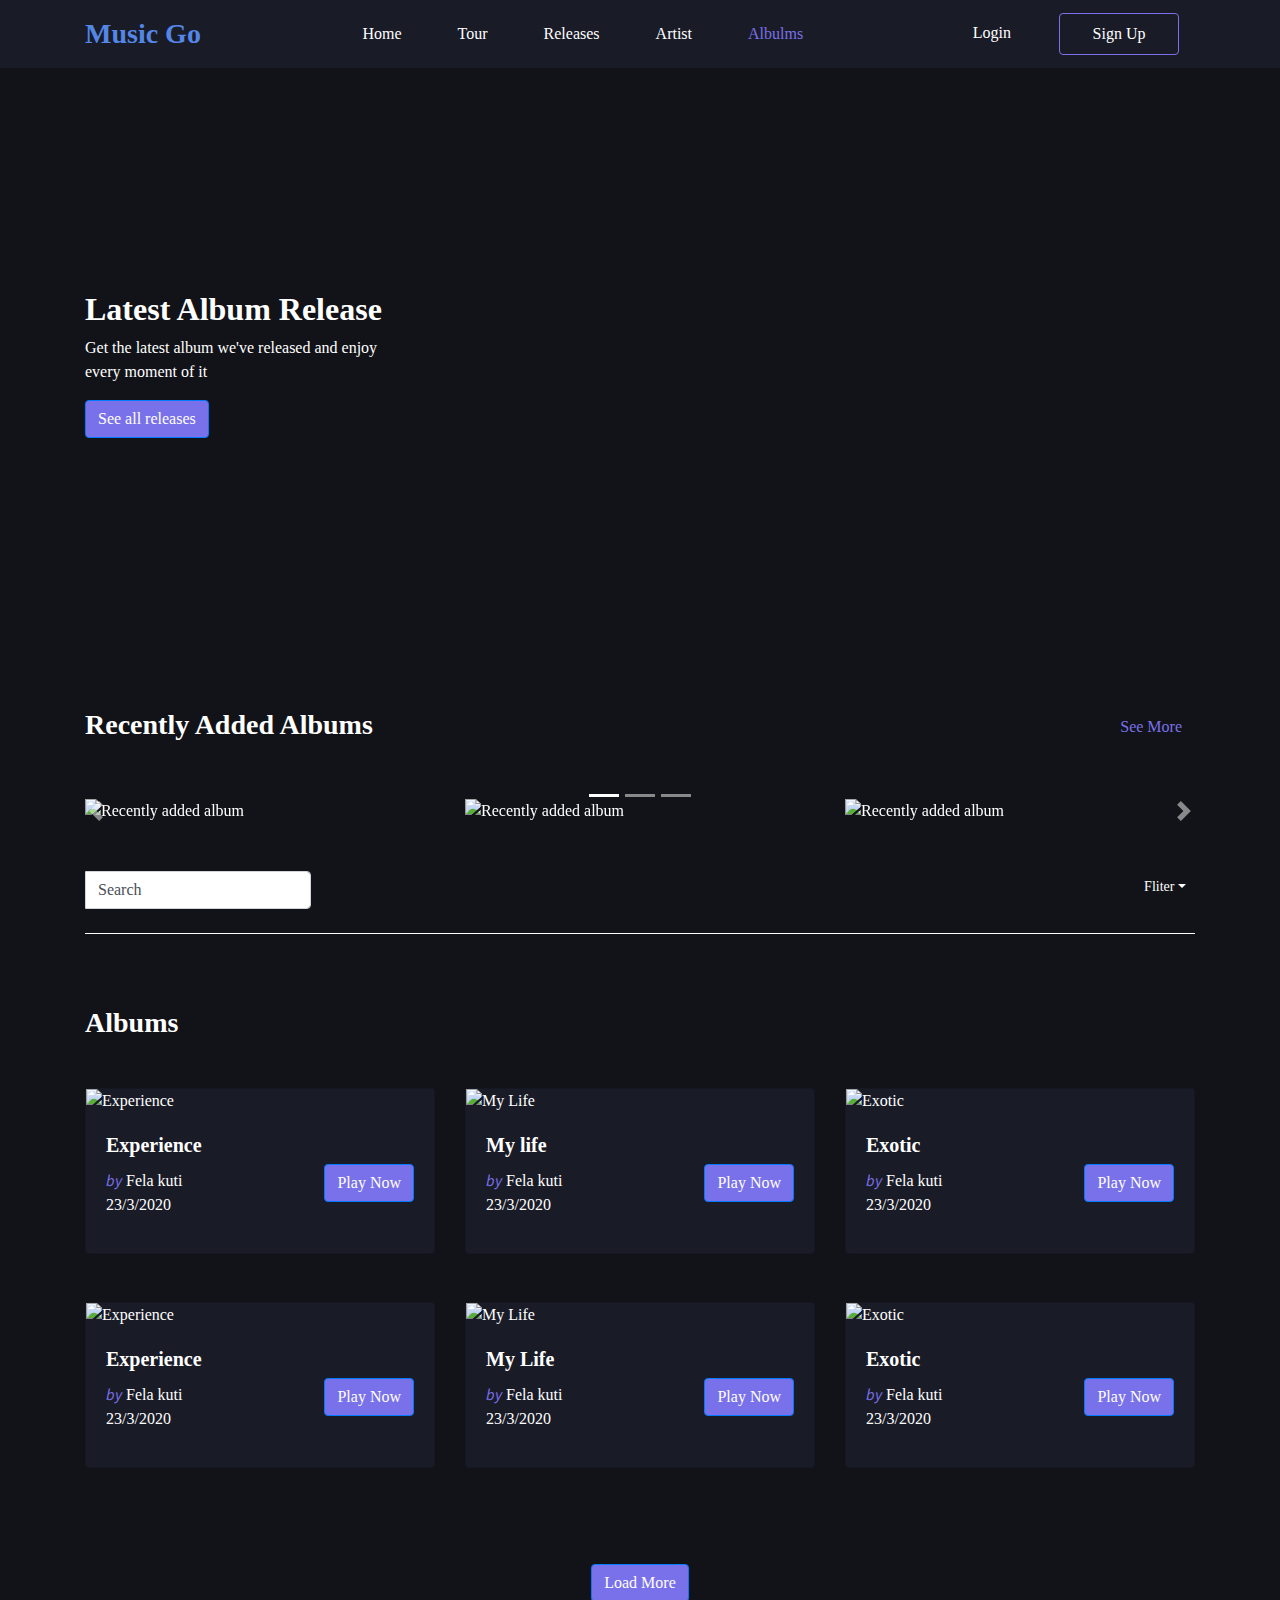
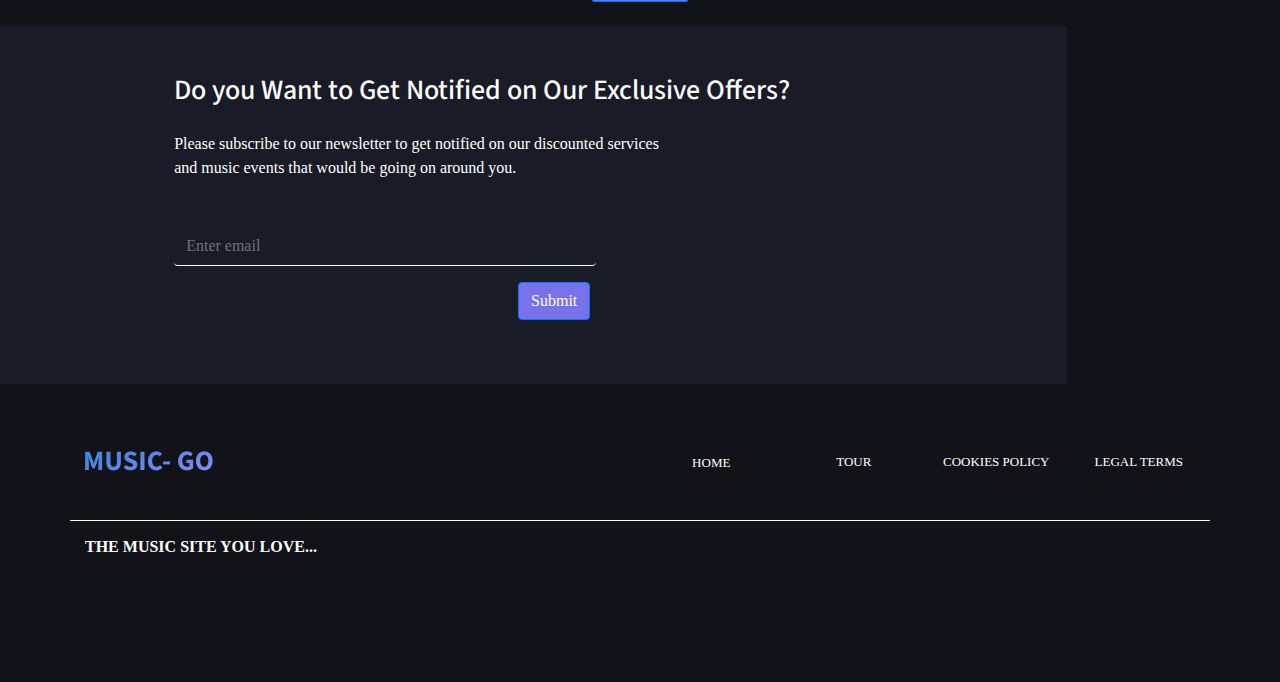
==== pages/albums-page/albums.html @ f38e5030 "adding changes" ====
<!DOCTYPE html>
<html lang="en">

<head>

    <meta charset="UTF-8">

    <meta name="viewport" content="width=device-width, initial-scale=1.0">

    <meta name="description" content="Get the latest album releases from all genre of your choice">

    <meta name="search" name="New album releases, latest album, top released album, high, ranking album releases">

    <!-- Fav Icon -->
    <link rel="icon" href="img/favicon.png" type="image/gif" sizes="40x40">

    <!-- Google Fonts -->
    <link
        href="https://fonts.googleapis.com/css2?family=Playfair+Display:wght@400;500;600;700&family=Source+Sans+Pro:wght@200;300;400&display=swap"
        rel="stylesheet">

    <!-- Bootstrap Style Sheets -->
    <link rel="stylesheet" href="https://stackpath.bootstrapcdn.com/bootstrap/4.4.1/css/bootstrap.min.css"
        integrity="sha384-Vkoo8x4CGsO3+Hhxv8T/Q5PaXtkKtu6ug5TOeNV6gBiFeWPGFN9MuhOf23Q9Ifjh" crossorigin="anonymous">


    <!-- Bootstrap Style Sheets -->
    <link href="assets/css/bootstrap.min.css" rel="stylesheet">

    <!-- Font Awesome -->
    <script src="https://kit.fontawesome.com/fc9346f24c.js" crossorigin="anonymous"></script>

      <!-- animate -->
  <link rel="stylesheet" href="https://cdnjs.cloudflare.com/ajax/libs/animate.css/4.0.0/animate.min.css" />

    <!--- Custom CSS -->
    <link rel="stylesheet" href="../../asserts/css/landingpage.css">
    <link href="albums.css" rel="stylesheet">

    <title>Music-Go | Albums</title>

</head>

<body>

    <!--- Header for the Music album start here -->
    <header id="albumHeader">

        <!--- Navigation for the Music album start here -->
        <nav class="navbar navbar-expand-lg navbar-dark">
            <div class="container">
              <a class="navbar-brand animate__animated animate__bounceInDown" href="#">Music Go</a>
              <button class="navbar-toggler" type="button" data-toggle="collapse" data-target="#navbarSupportedContent"
                aria-controls="navbarSupportedContent" aria-expanded="false" aria-label="Toggle navigation">
                <span class="navbar-toggler-icon"></span>
              </button>
      
              <div class="collapse navbar-collapse" id="navbarSupportedContent">
                <ul class="navbar-nav ml-auto">
                  <li class="nav-item ">
                    <a class="nav-link" href="../../index.html">Home <span class="sr-only">(current)</span></a>
                  </li>
                  <li class="nav-item">
                    <a class="nav-link" href="/pages/tour-page/tour.html">Tour</a>
                  </li>
      
                  <li class="nav-item">
                    <a class="nav-link" href="/pages/releases-page/releases.html">Releases</a>
                  </li>
      
                  <li class="nav-item">
                    <a class="nav-link" href="/pages/artist-page/artist.html">Artist</a>
                  </li>
      
                  <li class="nav-item active">
                    <a class="nav-link" href="/pages/albums-page/albums.html">Albulms</a>
                  </li>
      
                </ul>
      
                <ul class="navbar-nav ml-auto">
                  <li class="nav-item">
                    <a class="nav-link " href="/pages/Login/login.html">Login</span></a>
                  </li>
                  <li class="nav-item">
                    <a class="nav-link btn btn-outline-secondary" href="/pages/Sign_up/sign_up.html">Sign Up</a>
                  </li>
                </ul>
              </div>
            </div>
          </nav>
        <!--- End of Navigation -->

        <!--- Start of Album caption -->
        <div class="album-title">
            <div class="container">
                <div class="album-caption">
                    <h2 class="text-white font-weight-bolder">Latest Album Release</h2>
                    <p class="text-white">Get the latest album we've released and enjoy<br />every moment of it</p>
                    <a href="#" class="btn btn-primary">See all releases</a>
                </div>
            </div>
        </div>
    </header>
    <!--- End of Header -->

    <!--- Start of Recent album Section -->
    <section id="recentAlbum" class="mb-5">
        <div class="container">
            <div class="row mt-5 mb-5">
                <div class="col d-flex justify-content-between">
                    <h3 class=" text-white font-weight-bolder">Recently Added Albums</h3>
                    <a href="#" class="btn" role="button">See More</a>
                </div>
            </div>
        </div>

        <!--- Start of slider for recently release albums -->
        <div class="carousel slide" id="CarouselMenu1" data-ride="carousel">
            <!---Carousel indicator-->
            <ul class="carousel-indicators">
                <li class="active" data-target="#CarouselMenu1" data-slide-to="0"></li>
                <li data-target="#CarouselMenu1" data-slide-to="1"></li>
                <li data-target="#CarouselMenu1" data-slide-to="2"></li>
            </ul>
            <!---Carousel items-->
            <div class="container carousel-inner" role="listbox">
                <div class="carousel-item active slide">
                    <div class="row">
                        <div class="col-md-4">
                            <img class="img-fluid" src="../../assets/img/Rectangle 39.png" alt="Recently added album">
                        </div>
                        <div class="col-md-4">
                            <img class="img-fluid" src="../../assets/img/Rectangle 40.png" alt="Recently added album">
                        </div>
                        <div class="col-md-4">
                            <img class="img-fluid" src="../../assets/img/Rectangle 41.png" alt="Recently added album">
                        </div>
                    </div>
                </div>
                <div class="carousel-item">
                    <div class="row">
                        <div class="col-md-4">
                            <img class="img-fluid" src="../../assets/img/Rectangle 39.png" alt="Recently added album">
                        </div>
                        <div class="col-md-4">
                            <img class="img-fluid" src="../../assets/img/Rectangle 40.png" alt="Recently added album">
                        </div>
                        <div class="col-md-4">
                            <img class="img-fluid" src="../../assets/img/Rectangle 41.png" alt="Recently added album">
                        </div>
                    </div>
                </div>
                <div class="carousel-item">
                    <div class="row">
                        <div class="col-md-4">
                            <img class="img-fluid" src="../../assets/img/Rectangle 39.png" alt="Recently added album">
                        </div>
                        <div class="col-md-4">
                            <img class="img-fluid" src="../../assets/img/Rectangle 40.png" alt="Recently added album">
                        </div>
                        <div class="col-md-4">
                            <img class="img-fluid" src="../../assets/img/Rectangle 41.png" alt="Recently added album">
                        </div>
                    </div>
                </div>
            </div>

            <a class="carousel-control-prev" href="#CarouselMenu1" data-slide="prev">
                <span class="carousel-control-prev-icon"></span>
            </a>
            <a class="carousel-control-next" href="#CarouselMenu1" data-slide="next">
                <span class="carousel-control-next-icon"></span>
            </a>
        </div>
        <!--- End of carousel -->

        <!-- Hidden slider -->

        <div class="carousel slide" id="CarouselMenu2" data-ride="carousel">
            <!---Carousel indicator-->
            <ul class="carousel-indicators">
                <li class="active" data-target="#CarouselMenu2" data-slide-to="0"></li>
                <li data-target="#CarouselMenu2" data-slide-to="1"></li>
                <li data-target="#CarouselMenu2" data-slide-to="2"></li>
            </ul>
            <!---Carousel items-->
            <div class="container carousel-inner" role="listbox">
                <div class="carousel-item active slide">
                    <img class="img-fluid" src="../../assets/img/Rectangle 39.png" alt="Recently added album">
                </div>
                <div class="carousel-item">
                    <img class="img-fluid" src="../../assets/img/Rectangle 40.png" alt="Recently added album">
                </div>
                <div class="carousel-item">
                    <img class="img-fluid" src="../../assets/img/Rectangle 41.png" alt="Recently added album">
                </div>
            </div>

            <a class="carousel-control-prev" href="#CarouselMenu2" data-slide="prev">
                <span class="carousel-control-prev-icon"></span>
            </a>
            <a class="carousel-control-next" href="#CarouselMenu2" data-slide="next">
                <span class="carousel-control-next-icon"></span>
            </a>
        </div>
        <!--- End of hidden carousel -->

    </section>
    <!--- End of album section-->

    <!--- Start of section for file location -->
    <section id="locateFiles">
        <div class="container">
            <div class="locate d-flex justify-content-between mb-4 pb-4">
                <form class="form-inlne ">
                    <div class="input-group has-search">
                        <i class="fa fa-search pt-2"></i>
                        <input type="search" class="form-control" value="Search">
                    </div>
                </form>
                <div class="dropdown">
                    <button type="button" class="btn btn-sm dropdown-toggle text-white"
                        data-toggle="dropdown">Fliter</button>
                    <div class="dropdown-menu">
                        <a class="dropdown-item-text" href="#">empty</a>
                        <a class="dropdown-item" href="#">empty</a>
                        <a class="dropdown-item" href="#">empty</a>
                    </div>
                </div>
                <!--- End of  dropdown -->
            </div>
        </div>
        <!--- End of  Container -->
    </section>
    <!--- End of section for file location -->

    <!--- Start of Section for All Albums -->
    <Section id="allAlbums">
        <div class="container mt-5">
            <h3 class="font-weight-bolder text-white mt-5 mb-5">Albums</h3>
            <div class="row">
                <div class="col-md-4">
                    <div class="card">
                        <img src="../../assets/img/Rectangle 48.png" class="img-fluid" alt="Experience">
                        <div class="card-body d-flex justify-content-between align-items-center">
                            <div>
                                <h5 class="card-title font-weight-bold">Experience</h5>
                                <p><cite>by</cite> Fela kuti <br />23/3/2020</p>
                            </div>
                            <button type="button" class="btn btn-primary">Play Now</button>
                        </div>
                        <!--- End of card-body -->
                    </div>
                    <!--- End of card -->
                </div>
                <!--- End of col-md-4 -->
                <div class="col-md-4">
                    <div class="card">
                        <img src="../../assets/img/Rectangle 48 (1).png" class="img-fluid" alt="My Life">
                        <div class="card-body d-flex justify-content-between align-items-center">
                            <div>
                                <h5 class="card-title font-weight-bold">My life</h5>
                                <p><cite>by</cite> Fela kuti <br />23/3/2020</p>
                            </div>
                            <button type="button" class="btn btn-primary">Play Now</button>
                        </div>
                        <!--- End of card-body -->
                    </div>
                    <!--- End of card -->
                </div>
                <!--- End of col-md-4 -->
                <div class="col-md-4">
                    <div class="card">
                        <img src="../../assets/img/Rectangle 48 (2).png" class="img-fluid" alt="Exotic">
                        <div class="card-body d-flex justify-content-between align-items-center">
                            <div>
                                <h5 class="card-title font-weight-bold">Exotic</h5>
                                <p><cite>by</cite> Fela kuti <br />23/3/2020</p>
                            </div>
                            <button type="button" class="btn btn-primary">Play Now</button>
                        </div>
                        <!--- End of card-body -->
                    </div>
                    <!--- End of card -->
                </div>
                <!--- End of col-md-4 -->
            </div>
            <!--- End of row -->
            <div class="row mt-5 mb-5">
                <div class="col-md-4">
                    <div class="card">
                        <img src="../../assets/img/Rectangle 48 (3).png" class="img-fluid" alt="Experience">
                        <div class="card-body d-flex justify-content-between align-items-center">
                            <div>
                                <h5 class="card-title font-weight-bold">Experience</h5>
                                <p><cite>by</cite> Fela kuti <br />23/3/2020</p>
                            </div>
                            <button type="button" class="btn btn-primary">Play Now</button>
                        </div>
                        <!--- End of card-body -->
                    </div>
                    <!--- End of card -->
                </div>
                <!--- End of col-md-4 -->
                <div class="col-md-4">
                    <div class="card">
                        <img src="../../assets/img/Rectangle 48 (4).png" class="img-fluid" alt="My Life">
                        <div class="card-body d-flex justify-content-between align-items-center">
                            <div>
                                <h5 class="card-title font-weight-bold">My Life</h5>
                                <p><cite>by</cite> Fela kuti <br />23/3/2020</p>
                            </div>
                            <button type="button" class="btn btn-primary">Play Now</button>
                        </div>
                        <!--- End of card-body -->
                    </div>
                    <!--- End of card -->
                </div>
                <!--- End of col-md-4 -->
                <div class="col-md-4">
                    <div class="card">
                        <img src="../../assets/img/Rectangle 48 (5).png" class="img-fluid" alt="Exotic">
                        <div class="card-body d-flex justify-content-between align-items-center">
                            <div>
                                <h5 class="card-title font-weight-bold">Exotic</h5>
                                <p><cite>by</cite> Fela kuti <br />23/3/2020</p>
                            </div>
                            <button type="button" class="btn btn-primary">Play Now</button>
                        </div>
                        <!--- End of card-body -->
                    </div>
                    <!--- End of card -->
                </div>
                <!--- End of col-md-4 -->
            </div>
            <!--- End of row -->
            <div class="more-album">
                <div class="row">
                    <div class="col text-center">
                        <a href="#" class="btn btn-primary mt-5 mb-4" role="button">Load More</a>
                    </div>
                </div>
            </div>

        </div>
        <!--- End of container -->

    </Section>
    <!--- End of Section for All Albums -->

    <!--- Start of section for Notification -->
    <section id="notify">
        <div class="container-fluid">
            <div class="row p-0">
                <div class="col-sm-10 newsletter p-5">
                    <h3 class="text-white mb-4">Do you Want to Get Notified on Our Exclusive Offers?</h3>
                    <p class="text-white mb-5">
                        Please subscribe to our newsletter to get notified on our discounted services<br>
                        and music events that would be going on around you.
                    </p>
                    <form>
                        <div class="form-group">
                            <input type="email" class="form-control mb-2" placeholder="Enter email">
                        </div>
                        <div class="form-group text-center">
                            <button type="submit" class="btn btn-primary text-center">Submit</button>
                        </div>
                    </form>
                </div>
            </div>
        </div>

    </section>
    <!--- Start of section for Notification -->

    <!--- Start of Footer -->
    <footer class="py-3 mt-5">
        <div class="container">
            <div class="row footer1">
                <div class="col-lg-6 footer-logo mb-5">
                    <div>
                        <img src="../../assets/img/hello.png" class="img-fluid" alt="Music-Go logo">
                    </div>
                </div>
                <div class="col-lg-6 col-md-12 text-center">
                    <ul class="row">
                        <li class="col-3 p-0">
                            <a href="#">HOME</a>
                        </li>
                        <li class="col-3 p-0">
                            <a href="#">TOUR</a>
                        </li>
                        <li class="col-3 p-0">
                            <a href="#">COOKIES POLICY</a>
                        </li>
                        <li class="col-3 p-0">
                            <a href="#">LEGAL TERMS</a>
                        </li>
                    </ul>
                </div>
            </div>
            <div class="footer2 d-flex justify-content-between align-items-center">
                <h6 class="text-uppercase font-weight-bold mt-3 text-white">The Music site you love...</h6>
                <div class="social-media-icons">
                    <a href="#" class="pr-4"><i class="fab fa-instagram"></i></a>
                    <a href="#" class="pr-4"><i class="fab fa-twitter"></i></a>
                    <a href="#" class="pr-2"><i class="fa fa-facebook"></i></a>
                </div>
            </div>
        </div>
    </footer>



    <script src="https://ajax.googleapis.com/ajax/libs/jquery/3.4.1/jquery.min.js"></script>
    <script src="../../assets/js/jquery.min.js"></script>
    <script src="https://stackpath.bootstrapcdn.com/bootstrap/4.4.1/js/bootstrap.min.js"
        integrity="sha384-wfSDF2E50Y2D1uUdj0O3uMBJnjuUD4Ih7YwaYd1iqfktj0Uod8GCExl3Og8ifwB6"
        crossorigin="anonymous"></script>
    <script src="../../assets/js/bootstrap.min.js"></script>
    <script src="https://cdn.jsdelivr.net/npm/popper.js@1.16.0/dist/umd/popper.min.js"
        integrity="sha384-Q6E9RHvbIyZFJoft+2mJbHaEWldlvI9IOYy5n3zV9zzTtmI3UksdQRVvoxMfooAo"
        crossorigin="anonymous"></script>
    <script src="../../assets/js/dropdown.js"></script>
    <script src="../../assets/js/alert.js"></script>
    <script src="../../assets/js/carousel.js"></script>
    <!-- Bootstrap Scripts -->


</body>

</html>
---- asserts/css/landingpage.css ----
/* locally served fonts */
/* source-sans-pro-200 - latin */
@font-face {
  font-family: "Source Sans Pro";
  font-style: normal;
  font-weight: 200;
  src: url("../fonts/source-sans-pro-v13-latin-200.eot"); /* IE9 Compat Modes */
  src: local("Source Sans Pro ExtraLight"), local("SourceSansPro-ExtraLight"),
    url("../fonts/source-sans-pro-v13-latin-200.eot?#iefix")
      format("embedded-opentype"),
    /* IE6-IE8 */ url("../fonts/source-sans-pro-v13-latin-200.woff2")
      format("woff2"),
    /* Super Modern Browsers */
      url("../fonts/source-sans-pro-v13-latin-200.woff") format("woff"),
    /* Modern Browsers */ url("../fonts/source-sans-pro-v13-latin-200.ttf")
      format("truetype"),
    /* Safari, Android, iOS */
      url("../fonts/source-sans-pro-v13-latin-200.svg#SourceSansPro")
      format("svg"); /* Legacy iOS */
}
/* source-sans-pro-300 - latin */
@font-face {
  font-family: "Source Sans Pro";
  font-style: normal;
  font-weight: 300;
  src: url("../fonts/source-sans-pro-v13-latin-300.eot"); /* IE9 Compat Modes */
  src: local("Source Sans Pro Light"), local("SourceSansPro-Light"),
    url("../fonts/source-sans-pro-v13-latin-300.eot?#iefix")
      format("embedded-opentype"),
    /* IE6-IE8 */ url("../fonts/source-sans-pro-v13-latin-300.woff2")
      format("woff2"),
    /* Super Modern Browsers */
      url("../fonts/source-sans-pro-v13-latin-300.woff") format("woff"),
    /* Modern Browsers */ url("../fonts/source-sans-pro-v13-latin-300.ttf")
      format("truetype"),
    /* Safari, Android, iOS */
      url("../fonts/source-sans-pro-v13-latin-300.svg#SourceSansPro")
      format("svg"); /* Legacy iOS */
}
/* source-sans-pro-regular - latin */
@font-face {
  font-family: "Source Sans Pro";
  font-style: normal;
  font-weight: 400;
  src: url("../fonts/source-sans-pro-v13-latin-regular.eot"); /* IE9 Compat Modes */
  src: local("Source Sans Pro Regular"), local("SourceSansPro-Regular"),
    url("../fonts/source-sans-pro-v13-latin-regular.eot?#iefix")
      format("embedded-opentype"),
    /* IE6-IE8 */ url("../fonts/source-sans-pro-v13-latin-regular.woff2")
      format("woff2"),
    /* Super Modern Browsers */
      url("../fonts/source-sans-pro-v13-latin-regular.woff") format("woff"),
    /* Modern Browsers */ url("../fonts/source-sans-pro-v13-latin-regular.ttf")
      format("truetype"),
    /* Safari, Android, iOS */
      url("../fonts/source-sans-pro-v13-latin-regular.svg#SourceSansPro")
      format("svg"); /* Legacy iOS */
}
/* source-sans-pro-600 - latin */
@font-face {
  font-family: "Source Sans Pro";
  font-style: normal;
  font-weight: 600;
  src: url("../fonts/source-sans-pro-v13-latin-600.eot"); /* IE9 Compat Modes */
  src: local("Source Sans Pro SemiBold"), local("SourceSansPro-SemiBold"),
    url("../fonts/source-sans-pro-v13-latin-600.eot?#iefix")
      format("embedded-opentype"),
    /* IE6-IE8 */ url("../fonts/source-sans-pro-v13-latin-600.woff2")
      format("woff2"),
    /* Super Modern Browsers */
      url("../fonts/source-sans-pro-v13-latin-600.woff") format("woff"),
    /* Modern Browsers */ url("../fonts/source-sans-pro-v13-latin-600.ttf")
      format("truetype"),
    /* Safari, Android, iOS */
      url("../fonts/source-sans-pro-v13-latin-600.svg#SourceSansPro")
      format("svg"); /* Legacy iOS */
}
/* source-sans-pro-700 - latin */
@font-face {
  font-family: "Source Sans Pro";
  font-style: normal;
  font-weight: 700;
  src: url("../fonts/source-sans-pro-v13-latin-700.eot"); /* IE9 Compat Modes */
  src: local("Source Sans Pro Bold"), local("SourceSansPro-Bold"),
    url("../fonts/source-sans-pro-v13-latin-700.eot?#iefix")
      format("embedded-opentype"),
    /* IE6-IE8 */ url("../fonts/source-sans-pro-v13-latin-700.woff2")
      format("woff2"),
    /* Super Modern Browsers */
      url("../fonts/source-sans-pro-v13-latin-700.woff") format("woff"),
    /* Modern Browsers */ url("../fonts/source-sans-pro-v13-latin-700.ttf")
      format("truetype"),
    /* Safari, Android, iOS */
      url("../fonts/source-sans-pro-v13-latin-700.svg#SourceSansPro")
      format("svg"); /* Legacy iOS */
}

/* animate */
:root {
  --animate-delay: 0.5s;
}

/* Globals and Colors */
:root {
  --body-color: #29292c;
  --logo-color: #5486e5;
  --btn-color: #7971e9;
  --nav-bg-color: #191b27;
  --explore-bg-color: #191b27;
  --text-color: #fff;
  --release-bg-color:#121318;
  --shodows: -1px 6px 14px 0px rgba(4,4,19,1);

}
section{
  overflow: hidden;
}

body {
  background-color: var(--body-color);
  font-family: "Source Sans Pro";
  color: var(--text-color);
}
header .navbar{
  background-color: var(--nav-bg-color);
}
nav.navbar .navbar-brand{
  font-size: 28px;
  font-weight: 600;
  color: var(--logo-color);
}
.navbar .navbar-nav .nav-item .nav-link{
  color: var(--text-color);
}
.navbar .navbar-nav .nav-item{
  margin: 0 1rem;
  padding-left: .5rem;
}
.navbar .navbar-nav .nav-item.active .nav-link{
  color:var(--btn-color)
}
.navbar .navbar-nav .nav-link.btn.btn-outline-secondary{
  border: 1px solid var(--btn-color);
  width: 120px;
  /* height: 40px; */
}
.navbar .navbar-nav .nav-link.btn.btn-outline-secondary:hover{
  background-color: var(--btn-color);
  color: white;
}

.navbar-toggler-icon{
  color: var(--explore-bg-color) !important;
}

/* Hero image */
header .hero{
  overflow: hidden;
  width: 100%;
  height: 78vh;
  background: url(/asserts/img/hero.png) no-repeat;
  background-size: cover;
  padding-top: 160px;
}
header .hero .hero-content{
  padding-top: 15px;
}
.hero-content h1{
  font-weight: 600;
  font-size: 45px;
}
.hero-content p{
  font-size: 20px;
  width: 400px;
  /* letter-spacing: 5px; */
}
.hero-content .btn.btn-outline-secondary{
  background-color: var(--btn-color);
  color: white;
  border:0;
  padding: 14px;
  font-size: 14px;
  display:inline-block;
  width: 120px;
  transition: all 400ms ease-in;
}
.hero-content .btn.btn-outline-secondary:hover{
  transform: scale(1.1);
}

/* Top artist */
.top-artist{
  margin-top: 70px;
}
.top-artist h2{
  font-weight: 600;
  font-size: 30px;
}
.top-artist p{
  font-size: 20px;
}
.top-artist .card{
  background-color: var(--nav-bg-color);
  transition: all 450ms ease-in;
  max-width: 320px;
  cursor: pointer;
  margin:0 auto;
  -webkit-box-shadow: -1px 6px 14px 0px rgba(4,4,19,1);
-moz-box-shadow: -1px 6px 14px 0px rgba(4,4,19,1);
box-shadow: -1px 6px 14px 0px rgba(4,4,19,1);;
}
.top-artist .card .card-body .more{
  display: flex;
  justify-content: space-between;
  align-items: center;
}
.top-artist .card:hover{
  transform: scale(1.1);
  -webkit-box-shadow: -1px 6px 14px 0px rgba(4,4,19,1);
-moz-box-shadow: -1px 6px 14px 0px rgba(4,4,19,1);
box-shadow: -1px 6px 14px 0px rgba(4,4,19,1);
  z-index: 8787;
}
.top-artist .card .card-body .more span{
  display: block;
}
.top-artist .song{
  color: var(--btn-color);
  margin-top: 5px;
}
.top-artist .card .card-body .btn.btn-primary{
  background-color: var(--btn-color);
  display: inline-block;
  width:100px;
  padding: 10px;
}

/* events */
section.events{
  width: 100%;
  height: 110vh;
  margin-top: 100px;
  /* padding:70px 80px; */
  background-color: var(--explore-bg-color);
}
.events .event-img{
  padding-top: 80px;
  padding-right: 50px;
  transform: scale(1.2);
}
section.events .events-content h1{
  font-size: 30px;
  font-weight: 600;
  margin-bottom: 40px;
  margin-top: 40px;
}
section.events .events-content p{
  width: 90%;
  color: white;
  opacity: 0.5;
  font-size: 20px;
}
section.events .events-content .btn.btn-primary{
  background-color: var(--btn-color);
  padding: 12px;
  font-size: 14px;
  border: 0;
  display: inline-block;
  width: 180px;
  margin-top: 20px;
}

/* New releases */
section.new-release{
  background-color: var(--release-bg-color);
  height: 100vh;
}
.new-release .header-wrap{
  margin-top: 100px;
  margin-bottom: 40px;
}

.new-release .header-wrap h1{
  font-size:30px ;
  font-weight: 600;
}
.new-release .card{
  transition: all 250ms ease-in;
  background-color: var(--release-bg-color);
}
.new-release .card img{
  max-height: 287.41px;
}

.new-release .card:hover{
  transform: skewX(0.5deg);
  cursor: pointer;
  box-shadow: var(--shodows);
}
.new-release .card .card-body{
  padding-left:5px;
}

.new-release .card .card-body span{
  display: block;
}
.new-release .card .card-body .song-name{
  font-weight: 600;
  font-size: 18px;
}
.new-release .card .card-body .artist{
  font-size: 16px;
}


/* blog n posts */
section.blog{
  background-color: var(--release-bg-color);
  /* padding-top: 50px; */
}
.blog-header h1{
  font-size: 30px;
  font-weight: 600;
}
.blog-header p{
  font-size: 20px;
}
.blog .blog-img-wrap{
  height: 100%;
  background-image: url(/assets/img/Rectangle\ 29.png);
  background-size: cover;
  position: relative;
  padding: 10px
}
.blog .blog-img-wrap > div{
  position: absolute;
  bottom: 0;
  margin-left: 10px;
  margin-bottom: 20px;
}
.blog .blog-dual-img{
  padding-right: 40px;
  display: flex;
  width: 100%;
  height: 496px;
  flex-direction: column;
  justify-content: space-between;
  
   
}
/* section.blog .blog-dual-img img{
  height: 292px; 
  width: 100%;
  margin-bottom: 10px;
} */
.img-one, .img-two{
height: 292px;
width: 100%;
padding:10px;
position: relative;
}

.img-one{
  background-image: url(/assets/img/Rectangle\ 30.png);
  background-size: cover;
  margin-bottom: 20px;
}
.img-two{
  background-image: url(/assets/img/Rectangle\ 31.png);
  background-size: cover;
}
.img-one > div, .img-two > div{
  position: absolute;
  bottom: 0;
}


/* news letter */
.newsletter{
  background-color: var(--release-bg-color);
}
.newsletter .side-box{
  background-color: var(--explore-bg-color);
  height: 300px;
  width: 80%;
  padding: 40px 40px 40px 75px;
  border-radius: 6px;
  position: relative;
  left: -20px
}
.side-box h2{
  font-weight: normal;
  font-size: 30px;
}
.side-box p{
  font-size: 18px;
  width: 60%;
  font-weight: 300;
  margin: 20px 0;
  opacity: 0.8;
}
.side-box form{
  margin-top: 30px;
  width:400px;
  padding-bottom: 20px;
}

.side-box form input{
  background: transparent;
  outline: none;
  border: none;
  margin-bottom: 20px;
  border-bottom: 1px solid #777777;
  width: 400px;
  color: #fff;
}
.side-box form input::placeholder{
  color: #fff;
  padding-bottom: 10px;
}
.side-box form div{
  display: flex;
  justify-content: flex-end;
}
.side-box form button.btn{
  background-color: var(--btn-color);
  border: none;
  font-weight: 300;
  padding: 10px;
  display: inline-block;
  width: 90px
}

/* footer */
footer{
  background-color: var(--release-bg-color);
  height: 250px;
  padding-top: 50px;
}
footer ul{
  display: flex !important;
  flex-direction:  row !important;
  justify-content: center;
  align-items: center;
  
}
footer ul li:first-child{
  font-weight: 400;
  font-size: 18px;
  
  text-transform: uppercase;
}
footer ul li.logo{
  margin-right: auto;
  font-weight: bold;
  font-size:40px;
  color:var(--btn-color)
}
footer ul li.nav-link{
  margin: 0 20px;
  padding:0 !important;
}
footer ul li a{
  color: white;
  text-decoration: none;
}
footer ul li a:hover{
  text-decoration: none;
  color: var(--btn-color);
}
footer hr{
  border-bottom: 1px solid #7777;
  margin: 0 !important
}
footer .last-nav li.nav-link {
  margin: 0 10px
}
footer .last-nav li a{
  color:var(--btn-color)
}


/* responsive */
@media only screen and (max-width: 1440px) and (min-width: 1440px){
  header .hero .hero-content{
    padding-top: 60px;
  }
  section.events {
    height:80vh;
  }
  .events .event-img {
    padding-top:20;
  }
  .events .event-img img{
    max-width: 100%;
  }
  section.new-release {
    height: 74vh
  }
  section.blog{
    padding-top: 50px;
  }
}

@media only screen and (max-width: 414px){
  .hero-content p {
    font-size: 15px;
    width: 317px;
  }

  .top-artist h2 {
    font-size: 27px;
  }
  .top-artist p{
    font-size: 18px;
  }
  section.events .events-content p {
    width: 100%;
  }
  /* section.events .events-content h1 {
    margin-top:0;
    margin-bottom: 0;
  } */
  .events .event-img { 
    overflow: hidden;
    padding-right:0;
    padding-top: 28px;
    transform: scale(1);
  }
  section.new-release {
    height: auto;
  }
  .new-release .header-wrap {
    margin-top:40px;
  }
  .new-release .card {
    /* width: 300px; */
    margin: 0 auto;
  }


  /* blog */
  .blog .blog-img-wrap {
    height: 300px;
    padding: 10px;
    margin-bottom: 10px;
  }
  .blog .blog-dual-img {
    padding-right: 0;
    width: 100%;
  }
  .img-one, .img-two {
    height: 300px;
    margin-bottom: 10px;
    padding: 10px;
  }

  /* newsletter */
  .newsletter .side-box {
    width: 100%;
    left: 0;
    height: auto;
    padding: 20px;
  }
  .side-box h2{
    font-size: 24px;
  }
  .side-box p{
    width: 100%;
  }
  .side-box form{
    width: 100%;
  }
  .side-box form input {
    width: 100%;
  }

  /*footer  */
  footer {
    height: 40vh;
    padding-top: 0;
  }
  footer li.logo{
    font-size: 34px;
  }
  footer ul:first-child{
    flex-direction: column !important;
  }
  footer ul:first-child li.logo{
    text-align: center;
    margin:0 auto;
    width: 100%;
  }
  footer hr.hr{
    margin: 5px 0 !important;
  }
  /* footer ul li:first-child {
    font-size: 15px;
  } */

}

/* ipad */
@media only screen and (max-width: 768px) and (min-width:768px){
  section.events {
    height: 53vh;

  }
  section.new-release {
    height: 50vh;
  }

  .newsletter .side-box {
    height: auto;
  }
}
/* ipad pro */
@media only screen and (max-width: 1024px) and (min-width: 1024px){
  header .hero .hero-content{
    margin-top: 300px;
  }
  section.events {
    height: 46vh;

  }
  section.new-release {
    height: 50vh;
  }

  .newsletter .side-box {
    height: auto;
  }
}
---- pages/albums-page/albums.css ----
body {
    background: #121318;
}
/* Navigation */
.navbar-dark .navbar-nav .nav-link {
  color: white;
}
.navbar-dark .navbar-nav .nav-link:hover {
  color: #b19fe8;
}
.navbar-dark .navbar-nav .nav-link.active {
  color: #7971e9 ;
}

.btn-primary {
    background-color: #7971e9;
}
.btn-primary:hover {
    background: #b19fe8;
}
/* Header for the Music album */
#albumHeader {
    color: #020203;
}
#albumHeader .signup:hover {
    border: 1px solid #7971e9;
}
#albumHeader .login:hover {
    border: 1px solid #7971e9;
}

.album-title {
    background: url('../../assets/img/Rectangle 7 (3).png') no-repeat center center/cover;
    min-height: 100%;
}
.album-caption {
    padding-top: 20%;
    padding-bottom: 20%;
}
/* Album selection */
#recentAlbum a {
    color:  #7971e9;
}

/* Recently Added  Album */
.carousel {
    width: 100%;
    height: 100%;
    margin: auto;
}
#CarouselMenu2 {
    display: none;
}

/* File Location */
.fa-search {
    background: #fff;
    border-right: none;
}
.locate {
    border-bottom: 1px solid #fff;
}
/* Album Gallery */
.card {
    background: #191b27;
}
.card-body {
    color: #fff;
}
cite {
    color: #7971e9;
}
.more-album a{
    display: inline-block;
    margin: auto;
}

/* Notification Section */
.newsletter {
    background: #191b27;
    min-width: 80%;
}
.newsletter h3, .newsletter p, .newsletter form  {
    padding-left: 13%;
}
.newsletter .btn {
    margin: auto;
}
input[type=email] {
    background: #191b27;
    border: none;
    border-bottom: 1px solid #fff;
    width: 50%;
}
#notify .btn {
 margin-right: 10%;
}


/*Footer*/
footer ul {
  list-style: none;
  padding: 0;
}
footer ul li a {
  font-size: 13px;
  text-decoration: none;
  color: white;
}
footer ul li a:hover {
  text-decoration: none;
  color: var(--primary-color);
}
footer ul li {
  text-align: center;
  padding: 0;
}
.footer1 {
    border-bottom: 1px solid #fff;
}




/* Responsiveness */

@media (max-width: 756px) {
    #CarouselMenu1 {
        display: none;
    }
    #CarouselMenu2 {
        display: block;
        width: 100%;
    }
    .carousel-inner img {
       width: 100%;
    }
.newsletter {
    display: block;
    max-height: 80%;
    width: auto;
    
}
.newsletter h3 {
    font-size: 16pt;
}
.newsletter p {
    font-size: 12pt;
}
#notify .btn {
 margin-right: 20%;
}
 .footer-logo {
    text-align:center;
}
}

@media screen and (max-width: 400px) {
  footer ul li a {
    font-size: 11px;
  }
 
}
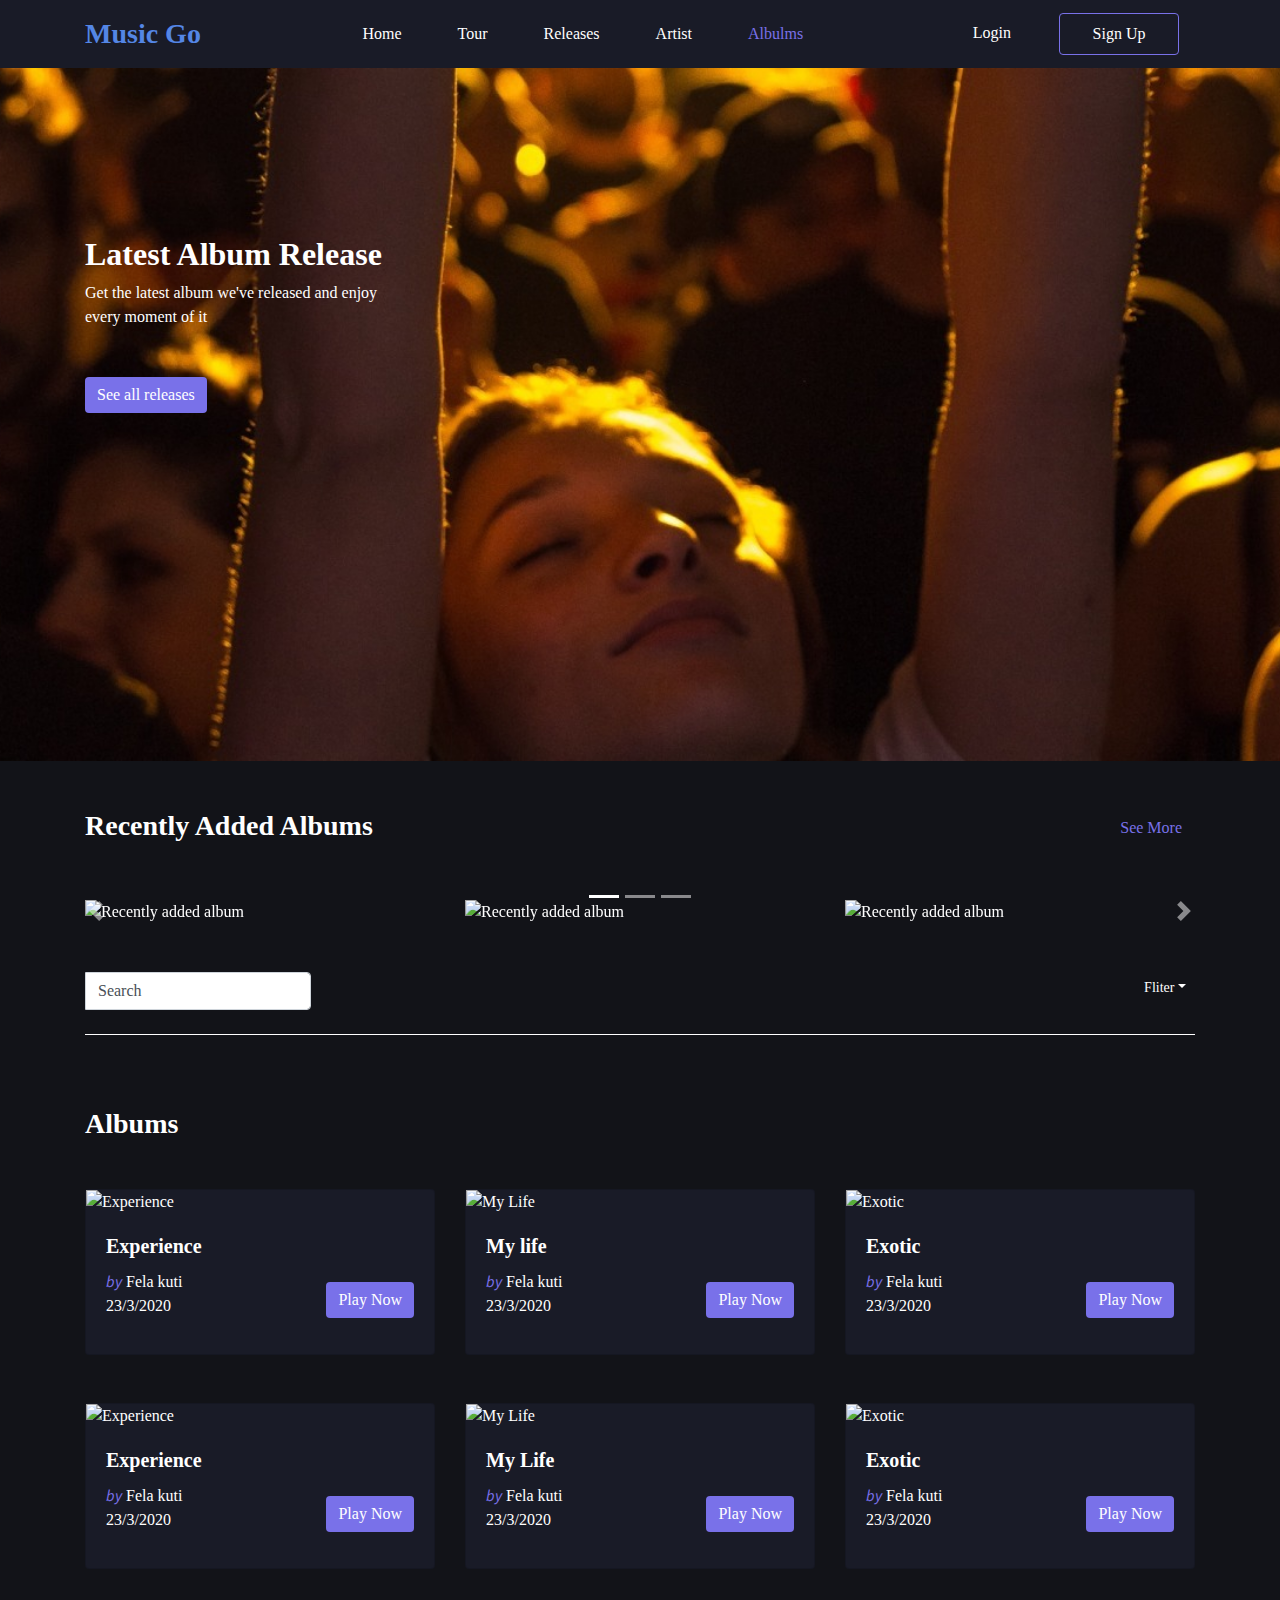
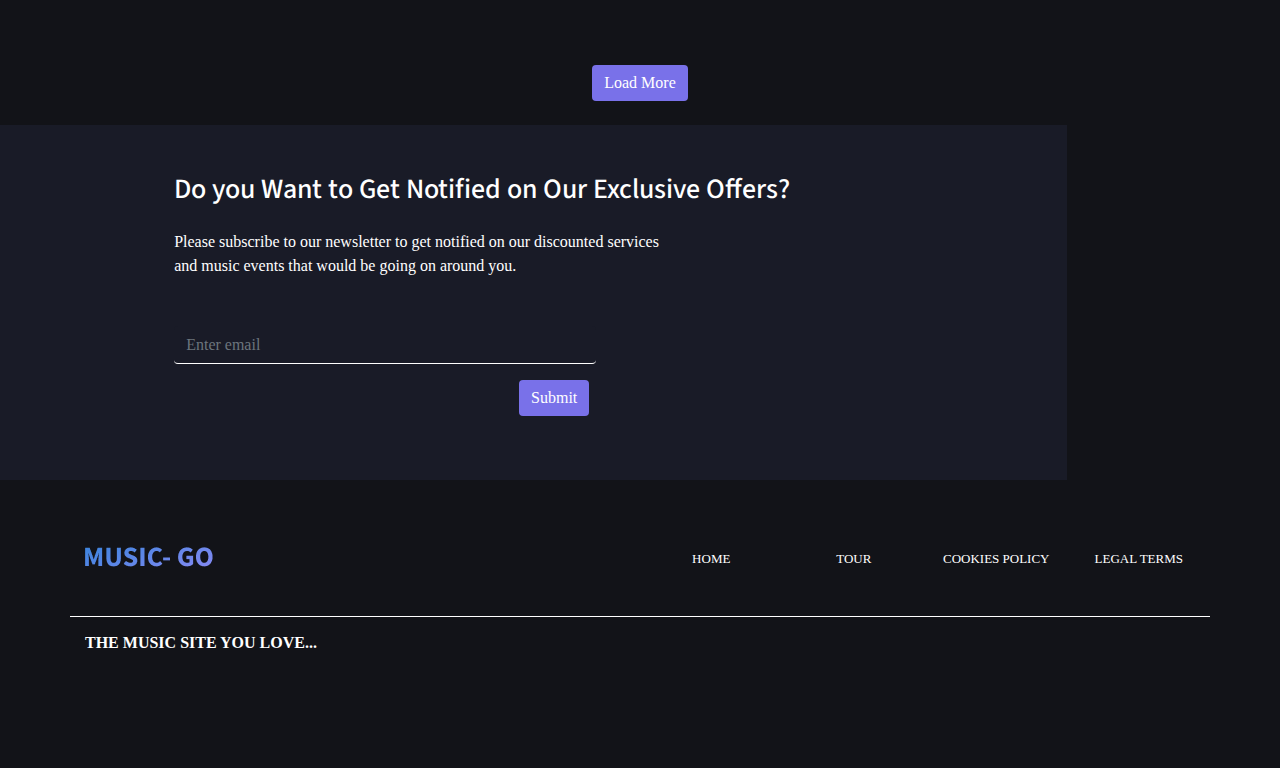
==== commit 6e0e8627: "Merge pull request #12 from AugustBemsen/master" ====
--- a/pages/albums-page/albums.html
+++ b/pages/albums-page/albums.html
@@ -95,8 +95,8 @@
         <div class="album-title">
             <div class="container">
                 <div class="album-caption">
-                    <h2 class="text-white font-weight-bolder">Latest Album Release</h2>
-                    <p class="text-white">Get the latest album we've released and enjoy<br />every moment of it</p>
+                    <h2 class="text-white font-weight-bolder animate__animated animate__fadeInLeft animate__delay-2s">Latest Album Release</h2>
+                    <p class="text-white animate__animated animate__fadeIn animate__delay-4s ">Get the latest album we've released and enjoy<br />every moment of it</p>
                     <a href="#" class="btn btn-primary">See all releases</a>
                 </div>
             </div>
--- a/asserts/css/landingpage.css
+++ b/asserts/css/landingpage.css
@@ -434,8 +434,8 @@
 /* footer */
 footer{
   background-color: var(--release-bg-color);
-  height: 250px;
-  padding-top: 50px;
+  height: 15rem;
+  padding-top: 3rem;
 }
 footer ul{
   display: flex !important;
--- a/pages/albums-page/albums.css
+++ b/pages/albums-page/albums.css
@@ -13,7 +13,9 @@
 }
 
 .btn-primary {
+    margin-top: 2rem;
     background-color: #7971e9;
+    border: #7971e9;
 }
 .btn-primary:hover {
     background: #b19fe8;
@@ -31,11 +33,12 @@
 
 .album-title {
     background: url('../../assets/img/Rectangle 7 (3).png') no-repeat center center/cover;
-    min-height: 100%;
+    width: 100%;
+    height: 77vh;
 }
 .album-caption {
-    padding-top: 20%;
-    padding-bottom: 20%;
+    padding-top: 15%;
+    padding-bottom: 15%;
 }
 /* Album selection */
 #recentAlbum a {
